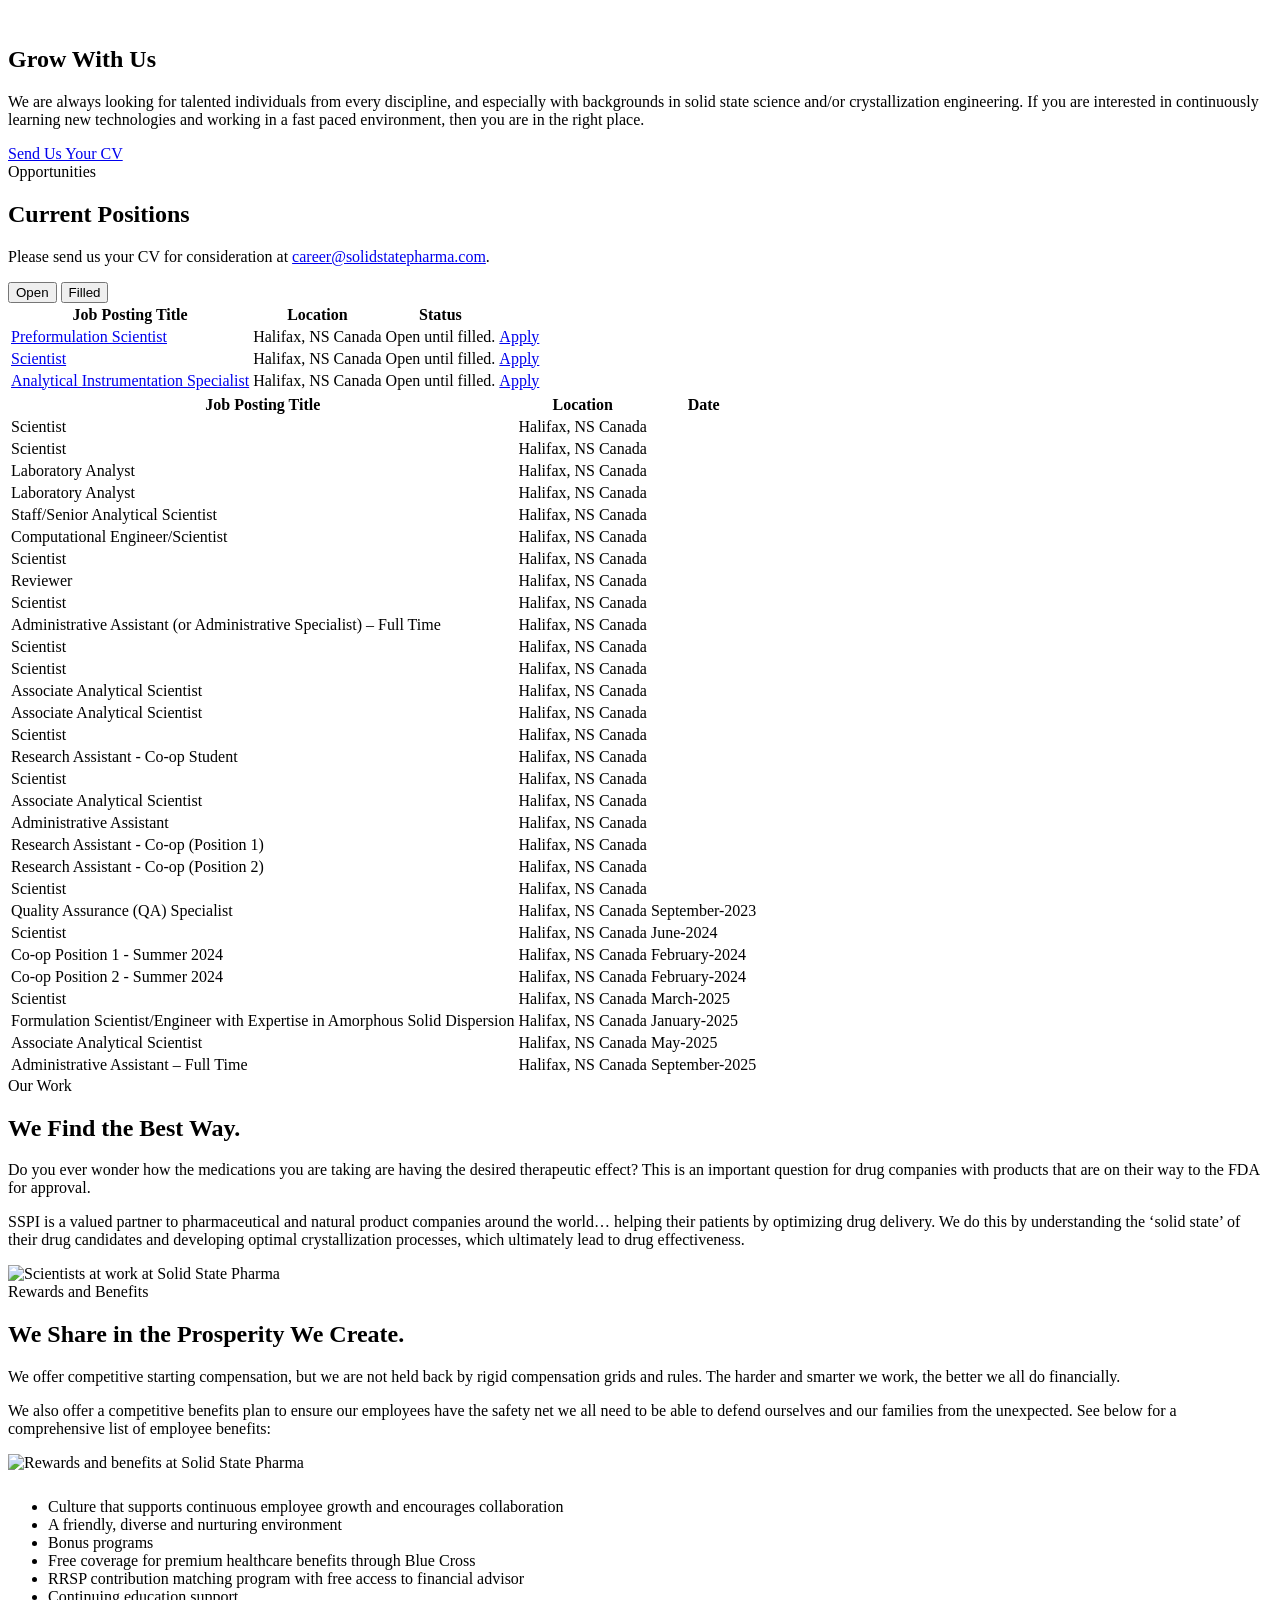
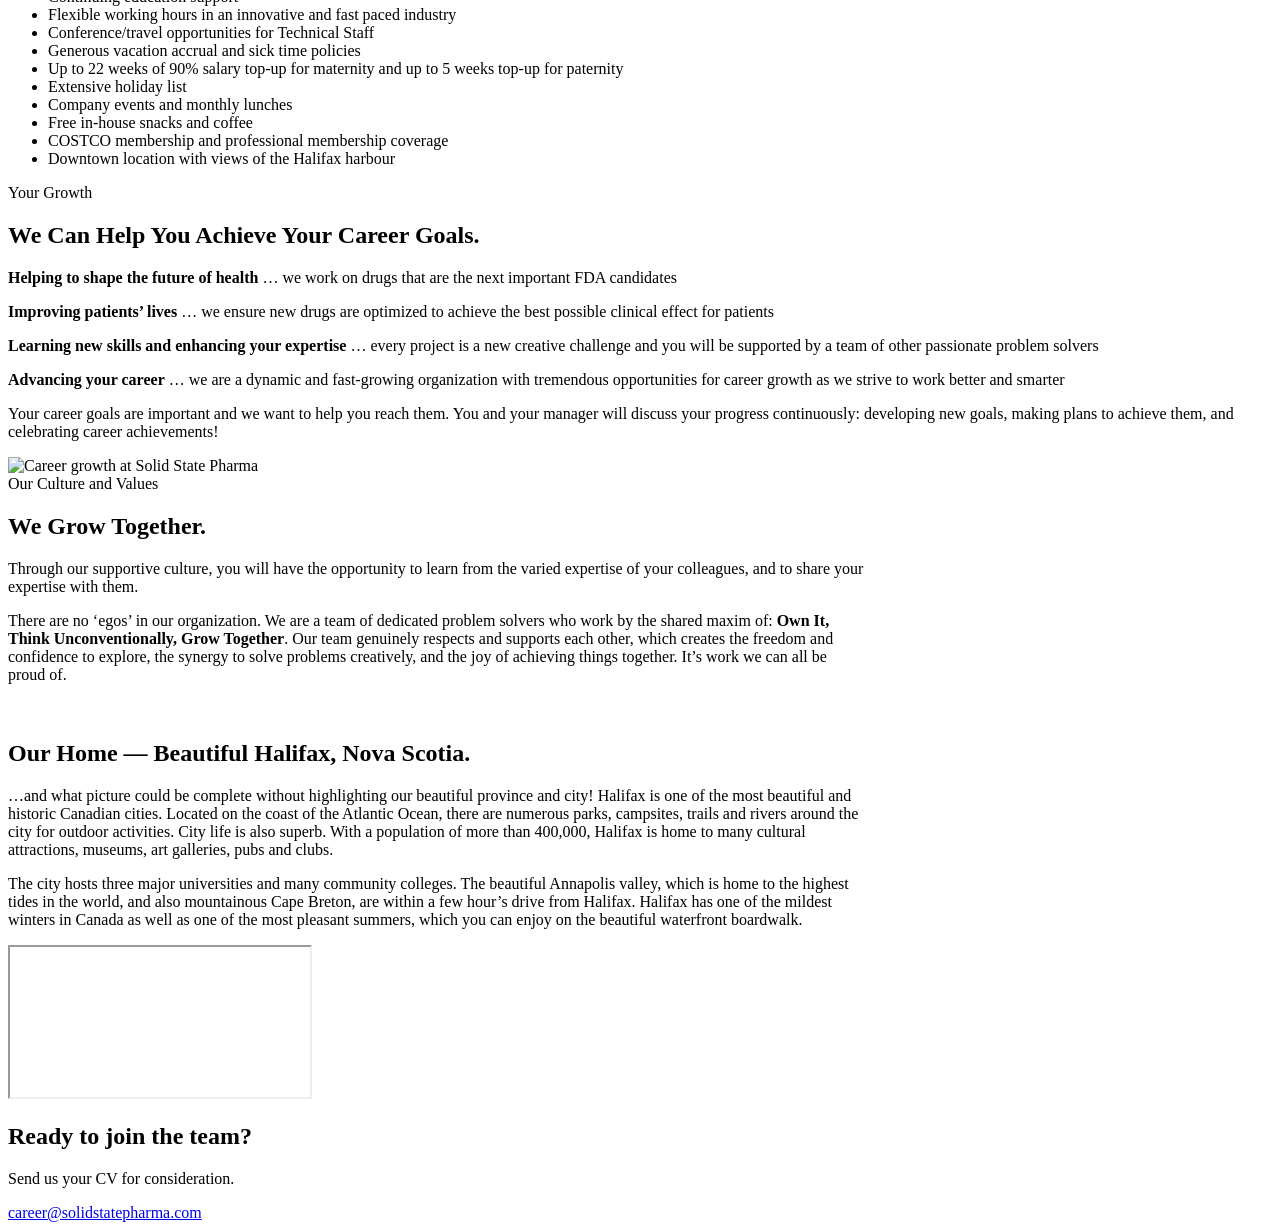
==== careers.html @ 81e6d274 "Add files via upload" ====
<!DOCTYPE html>
<html lang="en">
<head>
  <meta charset="UTF-8">
  <meta name="viewport" content="width=device-width, initial-scale=1.0">
  <title>Careers | Solid State Pharma</title>
  <meta name="description" content="Join Solid State Pharma in beautiful Halifax, Nova Scotia. We are always looking for talented individuals with backgrounds in solid state science and crystallization engineering.">
  <link rel="preconnect" href="https://fonts.googleapis.com">
  <link rel="preconnect" href="https://fonts.gstatic.com" crossorigin>
  <link href="https://fonts.googleapis.com/css2?family=Inter:wght@400;500;600;700;800&display=swap" rel="stylesheet">
  <link rel="stylesheet" href="css/style.css">
</head>
<body data-page="careers">

  <section class="page-hero">
    <div class="container">
      <span class="eyebrow" style="color:rgba(255,255,255,0.85);">Careers</span>
      <h1>Grow With Us</h1>
      <p>We are always looking for talented individuals from every discipline, and especially with backgrounds in solid state science and/or crystallization engineering. If you are interested in continuously learning new technologies and working in a fast paced environment, then you are in the right place.</p>
      <a href="mailto:career@solidstatepharma.com" class="btn btn-white" style="margin-top: 22px;">Send Us Your CV</a>
    </div>
  </section>

  <!-- Openings -->
  <section class="section" id="openings">
    <div class="container">
      <span class="eyebrow">Opportunities</span>
      <h2 class="section-title">Current <span class="accent">Positions</span></h2>
      <p style="color:var(--ink-soft); max-width:720px;">Please send us your CV for consideration at <a href="mailto:career@solidstatepharma.com">career@solidstatepharma.com</a>.</p>

      <div class="jobs-tabs">
        <div class="tab-buttons">
          <button class="active" data-tab="tab-open">Open</button>
          <button data-tab="tab-filled">Filled</button>
        </div>

        <!-- OPEN -->
        <div class="tab-panel active" id="tab-open">
          <table class="jobs-table">
            <thead>
              <tr><th>Job Posting Title</th><th>Location</th><th>Status</th><th></th></tr>
            </thead>
            <tbody>
              <tr>
                <td><a href="job.html?job=preformulation-scientist">Preformulation Scientist</a></td>
                <td>Halifax, NS Canada</td>
                <td>Open until filled.</td>
                <td><a class="apply-link" href="job.html?job=preformulation-scientist">Apply</a></td>
              </tr>
              <tr>
                <td><a href="job.html?job=scientist">Scientist</a></td>
                <td>Halifax, NS Canada</td>
                <td>Open until filled.</td>
                <td><a class="apply-link" href="job.html?job=scientist">Apply</a></td>
              </tr>
              <tr>
                <td><a href="job.html?job=analytical-instrumentation-specialist">Analytical Instrumentation Specialist</a></td>
                <td>Halifax, NS Canada</td>
                <td>Open until filled.</td>
                <td><a class="apply-link" href="job.html?job=analytical-instrumentation-specialist">Apply</a></td>
              </tr>
            </tbody>
          </table>
        </div>

        <!-- FILLED -->
        <div class="tab-panel" id="tab-filled">
          <table class="jobs-table">
            <thead>
              <tr><th>Job Posting Title</th><th>Location</th><th>Date</th></tr>
            </thead>
            <tbody>
              <tr><td>Scientist</td><td>Halifax, NS Canada</td><td></td></tr>
              <tr><td>Scientist</td><td>Halifax, NS Canada</td><td></td></tr>
              <tr><td>Laboratory Analyst</td><td>Halifax, NS Canada</td><td></td></tr>
              <tr><td>Laboratory Analyst</td><td>Halifax, NS Canada</td><td></td></tr>
              <tr><td>Staff/Senior Analytical Scientist</td><td>Halifax, NS Canada</td><td></td></tr>
              <tr><td>Computational Engineer/Scientist</td><td>Halifax, NS Canada</td><td></td></tr>
              <tr><td>Scientist</td><td>Halifax, NS Canada</td><td></td></tr>
              <tr><td>Reviewer</td><td>Halifax, NS Canada</td><td></td></tr>
              <tr><td>Scientist</td><td>Halifax, NS Canada</td><td></td></tr>
              <tr><td>Administrative Assistant (or Administrative Specialist) &ndash; Full Time</td><td>Halifax, NS Canada</td><td></td></tr>
              <tr><td>Scientist</td><td>Halifax, NS Canada</td><td></td></tr>
              <tr><td>Scientist</td><td>Halifax, NS Canada</td><td></td></tr>
              <tr><td>Associate Analytical Scientist</td><td>Halifax, NS Canada</td><td></td></tr>
              <tr><td>Associate Analytical Scientist</td><td>Halifax, NS Canada</td><td></td></tr>
              <tr><td>Scientist</td><td>Halifax, NS Canada</td><td></td></tr>
              <tr><td>Research Assistant - Co-op Student</td><td>Halifax, NS Canada</td><td></td></tr>
              <tr><td>Scientist</td><td>Halifax, NS Canada</td><td></td></tr>
              <tr><td>Associate Analytical Scientist</td><td>Halifax, NS Canada</td><td></td></tr>
              <tr><td>Administrative Assistant</td><td>Halifax, NS Canada</td><td></td></tr>
              <tr><td>Research Assistant - Co-op (Position 1)</td><td>Halifax, NS Canada</td><td></td></tr>
              <tr><td>Research Assistant - Co-op (Position 2)</td><td>Halifax, NS Canada</td><td></td></tr>
              <tr><td>Scientist</td><td>Halifax, NS Canada</td><td></td></tr>
              <tr><td>Quality Assurance (QA) Specialist</td><td>Halifax, NS Canada</td><td>September-2023</td></tr>
              <tr><td>Scientist</td><td>Halifax, NS Canada</td><td>June-2024</td></tr>
              <tr><td>Co-op Position 1 - Summer 2024</td><td>Halifax, NS Canada</td><td>February-2024</td></tr>
              <tr><td>Co-op Position 2 - Summer 2024</td><td>Halifax, NS Canada</td><td>February-2024</td></tr>
              <tr><td>Scientist</td><td>Halifax, NS Canada</td><td>March-2025</td></tr>
              <tr><td>Formulation Scientist/Engineer with Expertise in Amorphous Solid Dispersion</td><td>Halifax, NS Canada</td><td>January-2025</td></tr>
              <tr><td>Associate Analytical Scientist</td><td>Halifax, NS Canada</td><td>May-2025</td></tr>
              <tr><td>Administrative Assistant &ndash; Full Time</td><td>Halifax, NS Canada</td><td>September-2025</td></tr>
            </tbody>
          </table>
        </div>
      </div>
    </div>
  </section>

  <!-- We Find the Best Way -->
  <section class="section tinted">
    <div class="container split">
      <div class="split-body">
        <span class="eyebrow">Our Work</span>
        <h2 class="section-title">We Find the <span class="accent">Best Way.</span></h2>
        <p>Do you ever wonder how the medications you are taking are having the desired therapeutic effect? This is an important question for drug companies with products that are on their way to the FDA for approval.</p>
        <p>SSPI is a valued partner to pharmaceutical and natural product companies around the world&hellip; helping their patients by optimizing drug delivery. We do this by understanding the &lsquo;solid state&rsquo; of their drug candidates and developing optimal crystallization processes, which ultimately lead to drug effectiveness.</p>
      </div>
      <div class="split-media">
        <img src="images/we find the best way.jpg" alt="Scientists at work at Solid State Pharma">
      </div>
    </div>
  </section>

  <!-- Rewards and Benefits -->
  <section class="section">
    <div class="container">
      <div class="split reverse" style="margin-bottom: 26px;">
        <div class="split-body">
          <span class="eyebrow">Rewards and Benefits</span>
          <h2 class="section-title">We Share in the <span class="accent">Prosperity We Create.</span></h2>
          <p>We offer competitive starting compensation, but we are not held back by rigid compensation grids and rules. The harder and smarter we work, the better we all do financially.</p>
          <p>We also offer a competitive benefits plan to ensure our employees have the safety net we all need to be able to defend ourselves and our families from the unexpected. See below for a comprehensive list of employee benefits:</p>
        </div>
        <div class="split-media">
          <img src="images/rewards and benefits.jpg" alt="Rewards and benefits at Solid State Pharma">
        </div>
      </div>
      <ul class="benefits-list">
        <li>Culture that supports continuous employee growth and encourages collaboration</li>
        <li>A friendly, diverse and nurturing environment</li>
        <li>Bonus programs</li>
        <li>Free coverage for premium healthcare benefits through Blue Cross</li>
        <li>RRSP contribution matching program with free access to financial advisor</li>
        <li>Continuing education support</li>
        <li>Flexible working hours in an innovative and fast paced industry</li>
        <li>Conference/travel opportunities for Technical Staff</li>
        <li>Generous vacation accrual and sick time policies</li>
        <li>Up to 22 weeks of 90% salary top-up for maternity and up to 5 weeks top-up for paternity</li>
        <li>Extensive holiday list</li>
        <li>Company events and monthly lunches</li>
        <li>Free in-house snacks and coffee</li>
        <li>COSTCO membership and professional membership coverage</li>
        <li>Downtown location with views of the Halifax harbour</li>
      </ul>
    </div>
  </section>

  <!-- Career Goals -->
  <section class="section tinted">
    <div class="container split">
      <div class="split-body">
        <span class="eyebrow">Your Growth</span>
        <h2 class="section-title">We Can Help You Achieve Your <span class="accent">Career Goals.</span></h2>
        <p><strong>Helping to shape the future of health</strong> &hellip; we work on drugs that are the next important FDA candidates</p>
        <p><strong>Improving patients&rsquo; lives</strong> &hellip; we ensure new drugs are optimized to achieve the best possible clinical effect for patients</p>
        <p><strong>Learning new skills and enhancing your expertise</strong> &hellip; every project is a new creative challenge and you will be supported by a team of other passionate problem solvers</p>
        <p><strong>Advancing your career</strong> &hellip; we are a dynamic and fast-growing organization with tremendous opportunities for career growth as we strive to work better and smarter</p>
        <p>Your career goals are important and we want to help you reach them. You and your manager will discuss your progress continuously: developing new goals, making plans to achieve them, and celebrating career achievements!</p>
      </div>
      <div class="split-media">
        <img src="images/We Can Help You Achieve Your Career Goals..jpg" alt="Career growth at Solid State Pharma">
      </div>
    </div>
  </section>

  <!-- Culture and Values -->
  <section class="section">
    <div class="container">
      <span class="eyebrow">Our Culture and Values</span>
      <h2 class="section-title">We Grow <span class="accent">Together.</span></h2>
      <div style="max-width: 860px;">
        <p style="color:var(--ink-soft); margin-bottom:16px;">Through our supportive culture, you will have the opportunity to learn from the varied expertise of your colleagues, and to share your expertise with them.</p>
        <p style="color:var(--ink-soft); margin-bottom:16px;">There are no &lsquo;egos&rsquo; in our organization. We are a team of dedicated problem solvers who work by the shared maxim of: <strong>Own It, Think Unconventionally, Grow Together</strong>. Our team genuinely respects and supports each other, which creates the freedom and confidence to explore, the synergy to solve problems creatively, and the joy of achieving things together. It&rsquo;s work we can all be proud of.</p>
      </div>

      <h2 class="section-title" style="margin-top:56px;">Our Home &mdash; Beautiful <span class="accent">Halifax, Nova Scotia.</span></h2>
      <div style="max-width: 860px;">
        <p style="color:var(--ink-soft); margin-bottom:16px;">&hellip;and what picture could be complete without highlighting our beautiful province and city! Halifax is one of the most beautiful and historic Canadian cities. Located on the coast of the Atlantic Ocean, there are numerous parks, campsites, trails and rivers around the city for outdoor activities. City life is also superb. With a population of more than 400,000, Halifax is home to many cultural attractions, museums, art galleries, pubs and clubs.</p>
        <p style="color:var(--ink-soft);">The city hosts three major universities and many community colleges. The beautiful Annapolis valley, which is home to the highest tides in the world, and also mountainous Cape Breton, are within a few hour&rsquo;s drive from Halifax. Halifax has one of the mildest winters in Canada as well as one of the most pleasant summers, which you can enjoy on the beautiful waterfront boardwalk.</p>
      </div>

      <div class="video-wrap">
        <iframe src="https://www.youtube.com/embed/p-5c4VfTnNs" title="Solid State Pharma video" allow="accelerometer; autoplay; clipboard-write; encrypted-media; gyroscope; picture-in-picture; web-share" allowfullscreen></iframe>
      </div>
    </div>
  </section>

  <!-- CTA -->
  <section class="cta-band">
    <div class="container">
      <h2>Ready to join the team?</h2>
      <p>Send us your CV for consideration.</p>
      <a href="mailto:career@solidstatepharma.com" class="btn btn-white">career@solidstatepharma.com</a>
    </div>
  </section>

  <script src="js/main.js"></script>
</body>
</html>
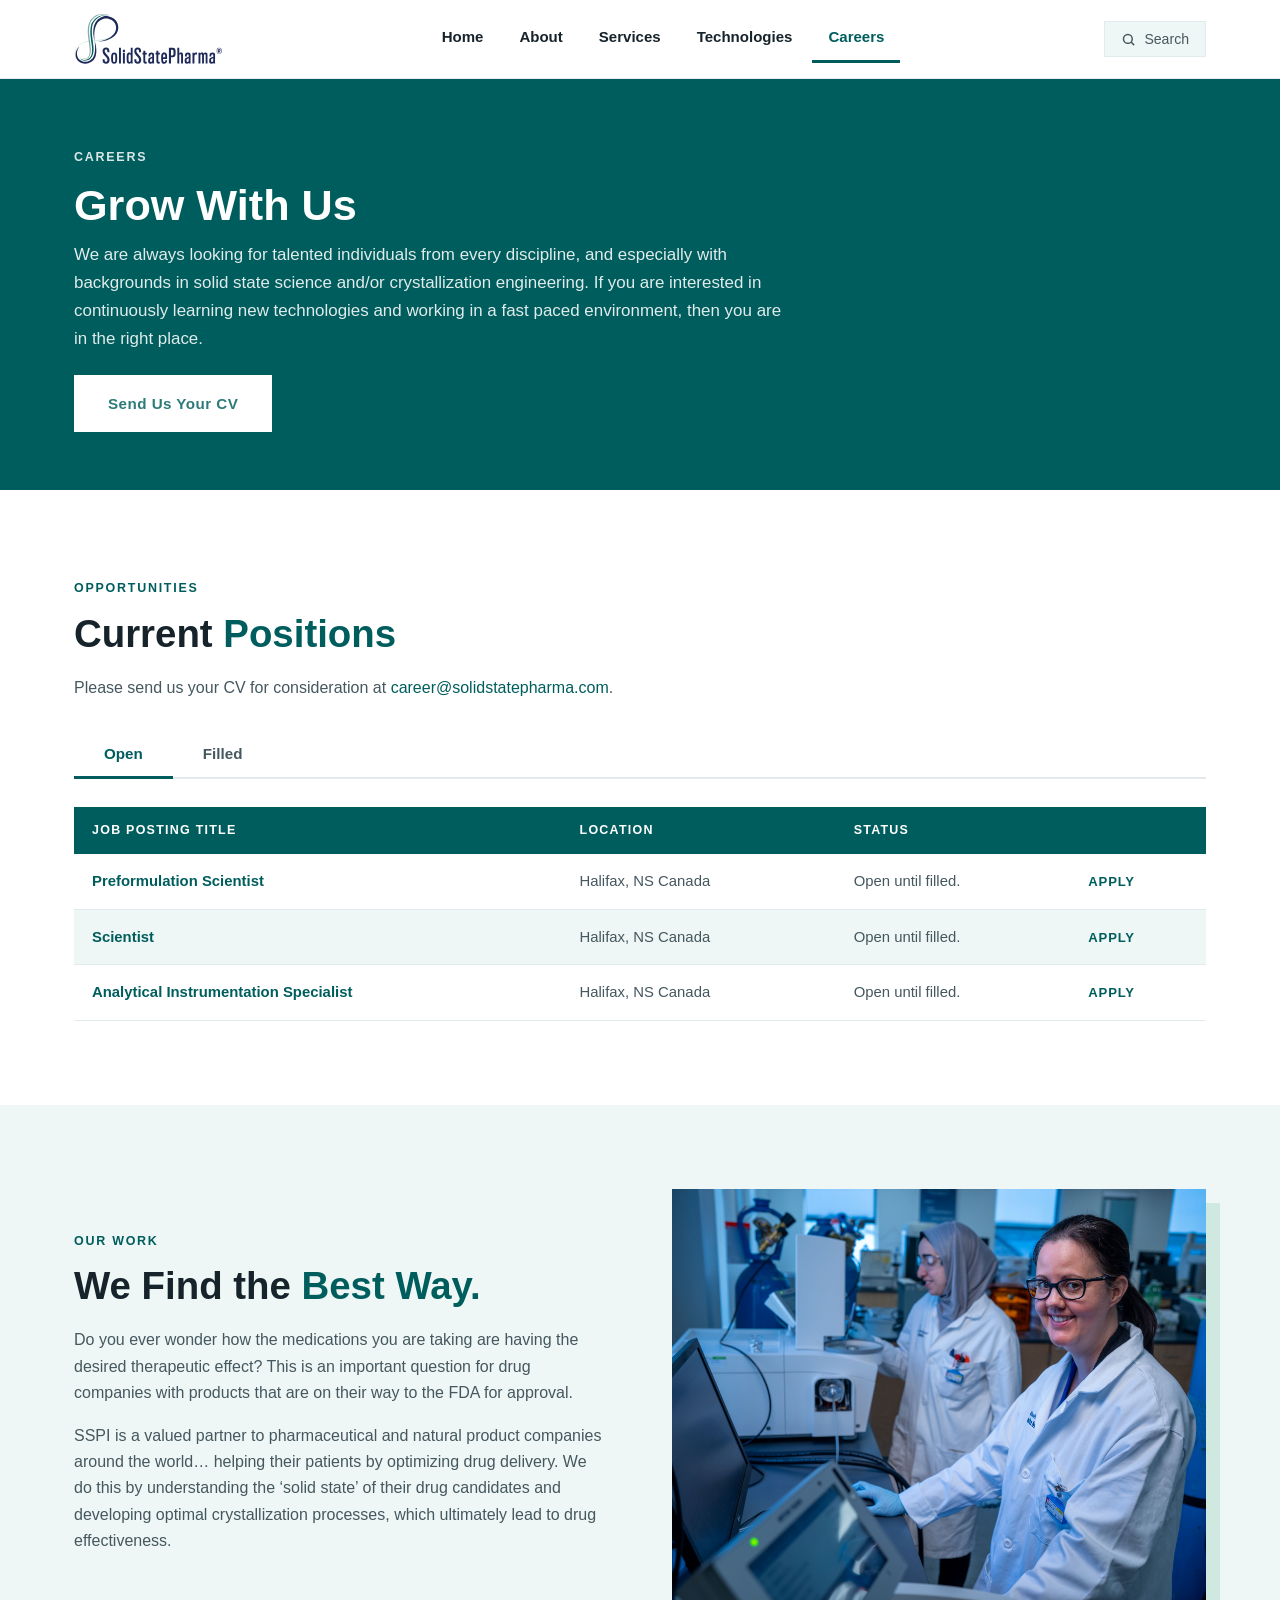
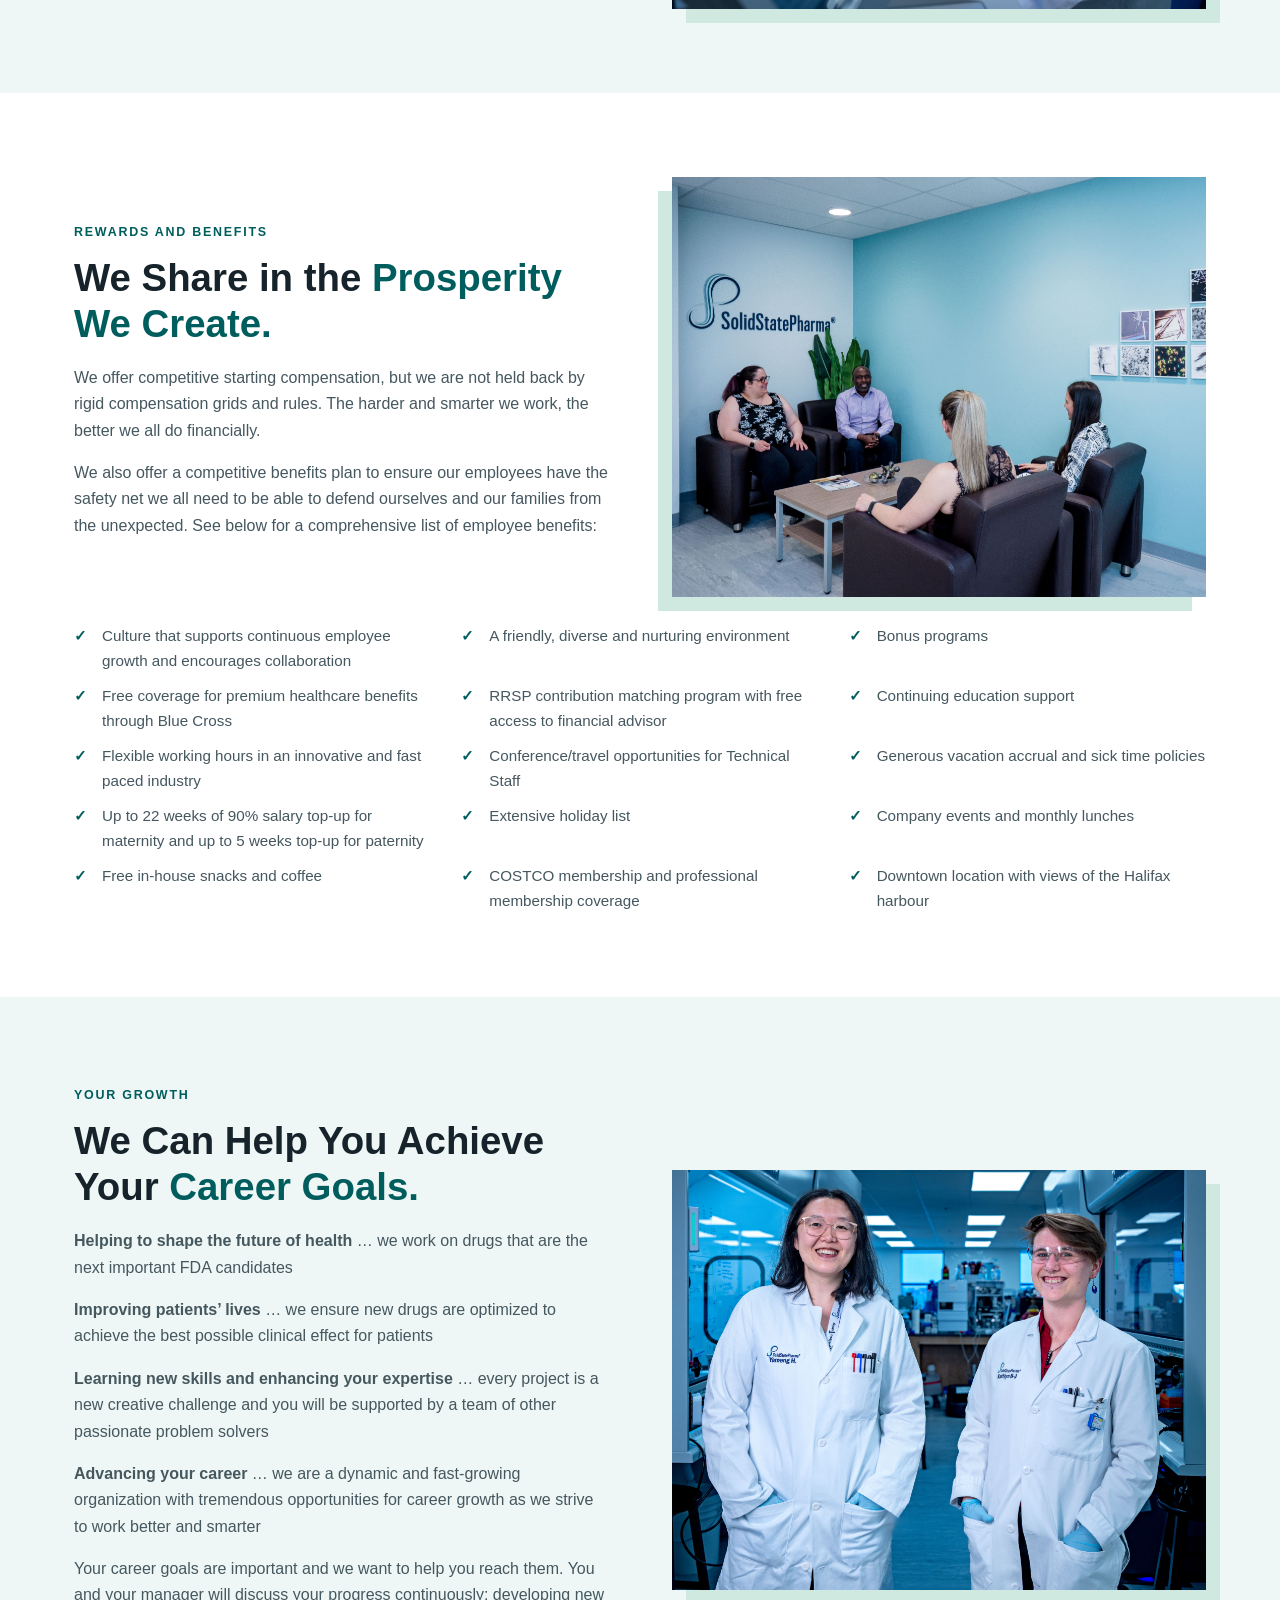
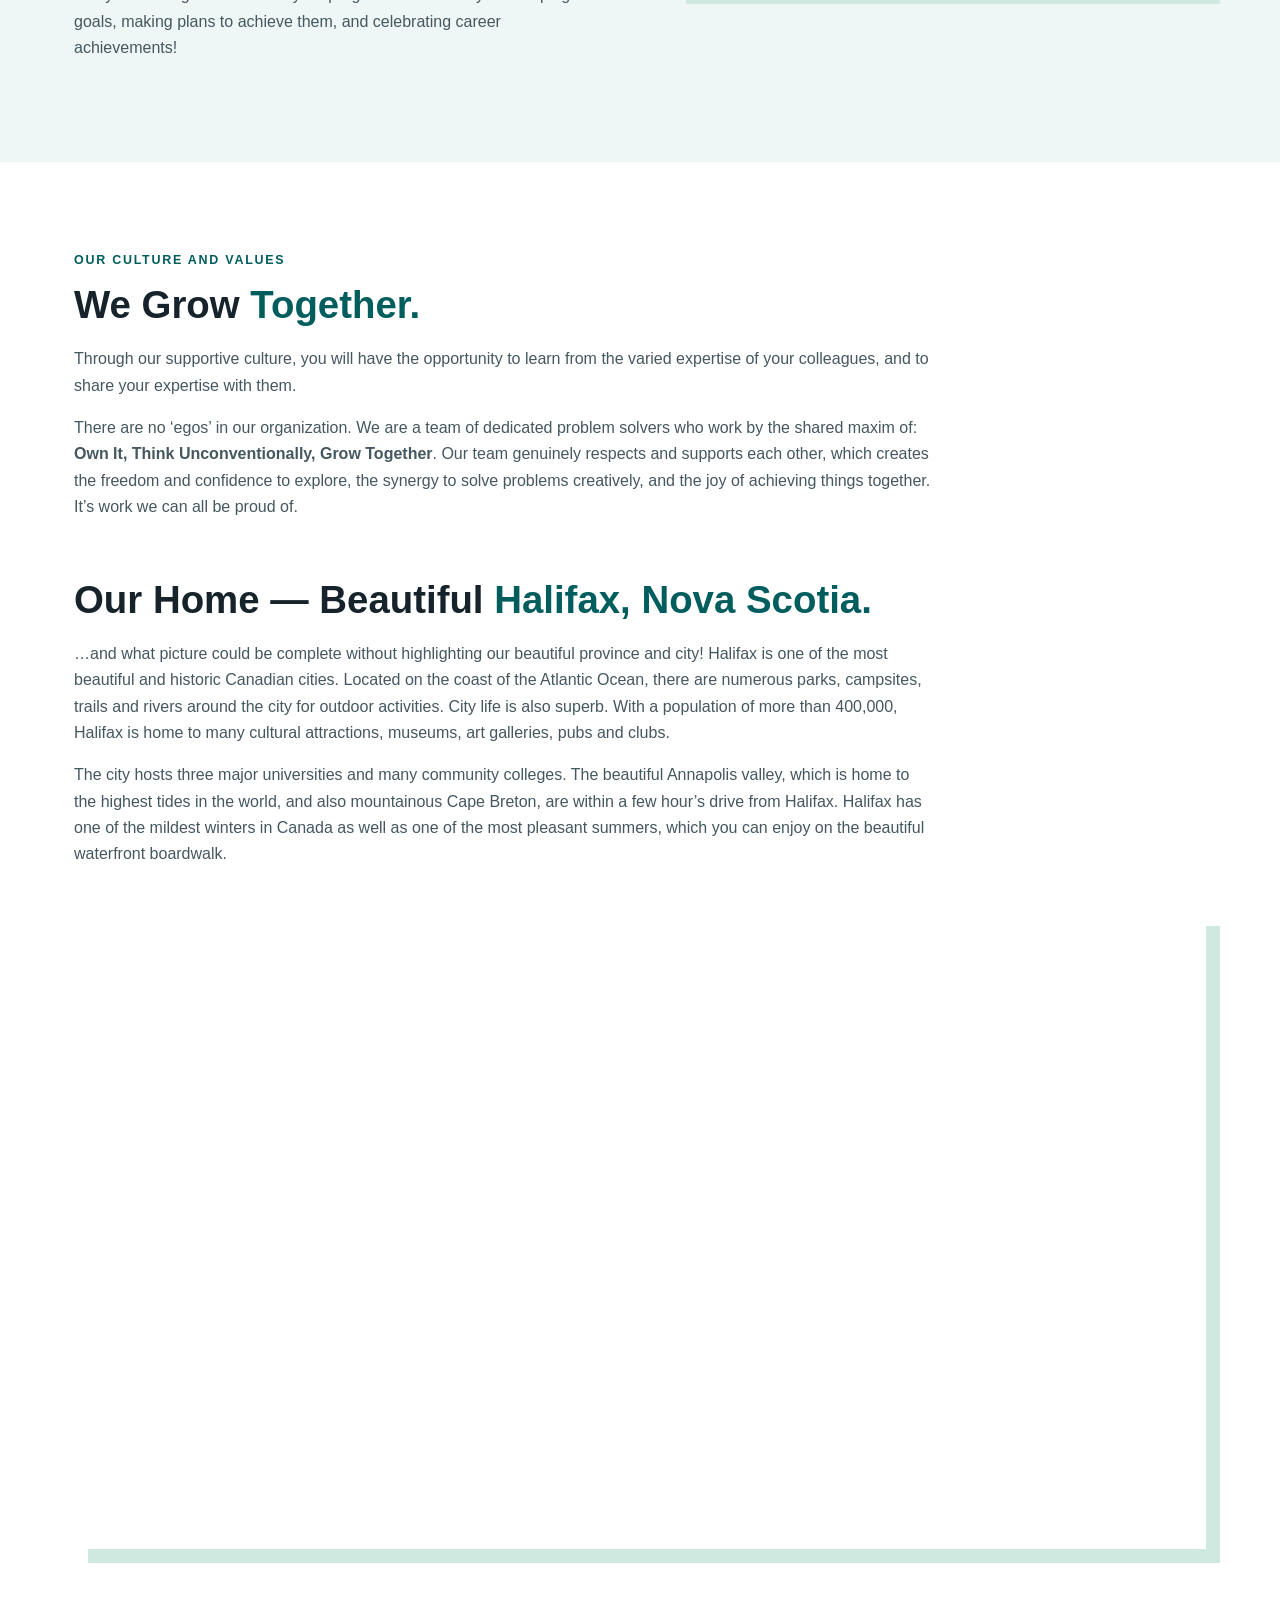
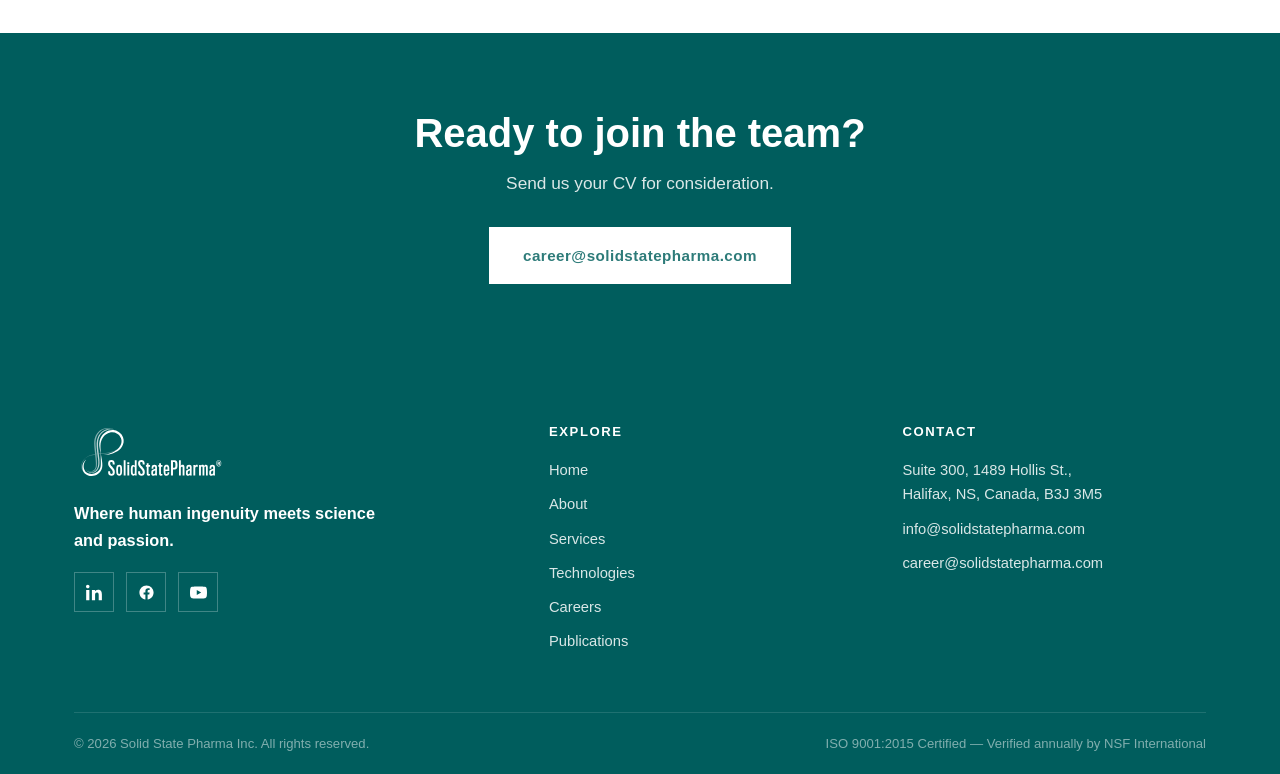
==== commit c4fe8fa3: "Fix formatting in careers.html" ====
--- a/careers.html
+++ b/careers.html
@@ -208,3 +208,4 @@
   <script src="js/main.js"></script>
 </body>
 </html>
+
--- a/css/style.css
+++ b/css/style.css
@@ -0,0 +1,861 @@
+/* ============================================
+   Solid State Pharma — Brochure Site Styles
+   Primary: #005d5d | Background: white | Sharp edges
+   ============================================ */
+
+:root {
+  --primary: #005d5d;
+  --primary-dark: #2d7b79;
+  --primary-darker: #2d7b79;
+  --ink: #16232b;
+  --ink-soft: #45575f;
+  --line: #e3eaee;
+  --tint: #eef7f5;
+  --tint-strong: #d0e9e0;
+  --white: #ffffff;
+  --max-w: 1180px;
+}
+
+* { margin: 0; padding: 0; box-sizing: border-box; }
+
+html { scroll-behavior: smooth; }
+
+body {
+  font-family: "Inter", -apple-system, BlinkMacSystemFont, "Segoe UI", Helvetica, Arial, sans-serif;
+  color: var(--ink);
+  background: var(--white);
+  line-height: 1.65;
+  -webkit-font-smoothing: antialiased;
+}
+
+img { max-width: 100%; display: block; }
+
+a { color: var(--primary); text-decoration: none; }
+a:hover { filter: brightness(0.85); }
+
+.container {
+  max-width: var(--max-w);
+  margin: 0 auto;
+  padding: 0 24px;
+}
+
+/* ------------ Typography ------------ */
+h1, h2, h3, h4 { line-height: 1.2; font-weight: 700; }
+
+.eyebrow {
+  display: inline-block;
+  font-size: 0.78rem;
+  font-weight: 700;
+  letter-spacing: 0.14em;
+  text-transform: uppercase;
+  color: var(--primary);
+  margin-bottom: 12px;
+}
+
+.section-title {
+  font-size: clamp(1.7rem, 3.2vw, 2.4rem);
+  margin-bottom: 18px;
+  color: var(--ink);
+}
+
+.section-title .accent { color: var(--primary); }
+
+.lead { font-size: 1.12rem; color: var(--ink-soft); }
+
+/* ------------ Buttons ------------ */
+.btn {
+  display: inline-block;
+  padding: 14px 32px;
+  font-size: 0.95rem;
+  font-weight: 600;
+  letter-spacing: 0.03em;
+  cursor: pointer;
+  border: 2px solid transparent;
+  transition: background 0.2s, color 0.2s, border-color 0.2s;
+  text-align: center;
+}
+
+.btn-primary { background: var(--primary); color: var(--white); }
+.btn-primary:hover { filter: brightness(0.88); color: var(--white); }
+
+.btn-outline { background: transparent; color: var(--primary); border-color: var(--primary); }
+.btn-outline:hover { background: var(--primary); color: var(--white); }
+
+.btn-white { background: var(--white); color: var(--primary-darker); }
+.btn-white:hover { background: var(--tint-strong); color: var(--primary-darker); }
+
+.btn-ghost-white { background: transparent; color: var(--white); border-color: var(--white); }
+.btn-ghost-white:hover { background: var(--white); color: var(--primary-darker); }
+
+.btn-sm { padding: 9px 20px; font-size: 0.85rem; }
+
+/* ------------ Header / Nav ------------ */
+.site-header {
+  position: sticky;
+  top: 0;
+  z-index: 900;
+  background: var(--white);
+  border-bottom: 1px solid var(--line);
+}
+
+.header-inner {
+  display: flex;
+  align-items: center;
+  justify-content: space-between;
+  height: 78px;
+  gap: 24px;
+}
+
+.brand img { height: 52px; width: auto; }
+
+.main-nav { display: flex; align-items: center; gap: 4px; }
+
+.main-nav > .nav-item { position: relative; }
+
+.main-nav a.nav-link {
+  display: block;
+  padding: 10px 16px;
+  font-size: 0.94rem;
+  font-weight: 600;
+  color: var(--ink);
+  border-bottom: 3px solid transparent;
+}
+
+.main-nav a.nav-link:hover { color: var(--primary); }
+.main-nav a.nav-link.active { color: var(--primary); border-bottom-color: var(--primary); }
+
+/* Dropdown */
+.dropdown-menu {
+  position: absolute;
+  top: 100%;
+  left: 0;
+  min-width: 230px;
+  background: var(--white);
+  border: 1px solid var(--line);
+  border-top: 3px solid var(--primary);
+  box-shadow: 0 14px 30px rgba(22, 35, 43, 0.12);
+  opacity: 0;
+  visibility: hidden;
+  transform: translateY(8px);
+  transition: opacity 0.18s, transform 0.18s, visibility 0.18s;
+}
+
+.nav-item:hover .dropdown-menu,
+.nav-item:focus-within .dropdown-menu {
+  opacity: 1;
+  visibility: visible;
+  transform: translateY(0);
+}
+
+.dropdown-menu a {
+  display: block;
+  padding: 12px 18px;
+  font-size: 0.9rem;
+  font-weight: 500;
+  color: var(--ink);
+  border-bottom: 1px solid var(--line);
+}
+.dropdown-menu a:last-child { border-bottom: none; }
+.dropdown-menu a:hover { background: var(--tint); color: var(--primary); }
+
+/* Search button */
+.search-btn {
+  display: flex;
+  align-items: center;
+  gap: 8px;
+  background: var(--tint);
+  border: 1px solid var(--line);
+  color: var(--ink-soft);
+  font-size: 0.88rem;
+  padding: 9px 16px;
+  cursor: pointer;
+  transition: border-color 0.2s, color 0.2s;
+  font-family: inherit;
+}
+.search-btn:hover { border-color: var(--primary); color: var(--primary); }
+.search-btn svg { width: 15px; height: 15px; }
+
+/* Mobile nav toggle */
+.nav-toggle {
+  display: none;
+  background: none;
+  border: none;
+  cursor: pointer;
+  padding: 8px;
+}
+.nav-toggle span {
+  display: block;
+  width: 24px;
+  height: 2px;
+  background: var(--ink);
+  margin: 5px 0;
+  transition: transform 0.2s, opacity 0.2s;
+}
+
+/* ------------ Search Overlay ------------ */
+.search-overlay {
+  position: fixed;
+  inset: 0;
+  z-index: 1000;
+  background: rgba(15, 28, 36, 0.72);
+  backdrop-filter: blur(3px);
+  display: none;
+  padding: 10vh 24px 40px;
+}
+.search-overlay.open { display: block; }
+
+.search-panel {
+  max-width: 640px;
+  margin: 0 auto;
+  background: var(--white);
+  border-top: 4px solid var(--primary);
+  box-shadow: 0 30px 60px rgba(0, 0, 0, 0.3);
+}
+
+.search-input-wrap {
+  display: flex;
+  align-items: center;
+  gap: 12px;
+  padding: 20px 22px;
+  border-bottom: 1px solid var(--line);
+}
+.search-input-wrap svg { width: 20px; height: 20px; color: var(--primary); flex-shrink: 0; }
+
+#site-search-input {
+  flex: 1;
+  border: none;
+  outline: none;
+  font-size: 1.1rem;
+  font-family: inherit;
+  color: var(--ink);
+}
+
+.search-close {
+  background: none;
+  border: 1px solid var(--line);
+  color: var(--ink-soft);
+  font-size: 0.75rem;
+  padding: 4px 10px;
+  cursor: pointer;
+  font-family: inherit;
+}
+.search-close:hover { border-color: var(--primary); color: var(--primary); }
+
+.search-results { max-height: 55vh; overflow-y: auto; }
+
+.search-results .result {
+  display: block;
+  padding: 14px 22px;
+  border-bottom: 1px solid var(--line);
+}
+.search-results .result:hover { background: var(--tint); }
+.search-results .result .r-title { font-weight: 600; color: var(--ink); font-size: 0.97rem; }
+.search-results .result .r-page {
+  font-size: 0.72rem;
+  font-weight: 700;
+  text-transform: uppercase;
+  letter-spacing: 0.1em;
+  color: var(--primary);
+}
+.search-results .result .r-snippet { font-size: 0.85rem; color: var(--ink-soft); margin-top: 2px; }
+
+.search-empty { padding: 26px 22px; color: var(--ink-soft); font-size: 0.95rem; }
+
+/* ------------ Hero ------------ */
+.hero {
+  position: relative;
+  min-height: 560px;
+  display: flex;
+  align-items: center;
+  background-size: cover;
+  background-position: center;
+  color: var(--white);
+}
+
+.hero::before {
+  content: "";
+  position: absolute;
+  inset: 0;
+  z-index: 1;
+  background: linear-gradient(100deg, rgba(0, 93, 93, 0.88) 20%, rgba(0, 93, 93, 0.5) 100%);
+}
+
+.hero-video {
+  position: absolute;
+  inset: 0;
+  z-index: 0;
+  width: 100%;
+  height: 100%;
+  object-fit: cover;
+}
+
+.hero-content { position: relative; z-index: 2; max-width: 760px; padding: 90px 0; }
+
+.hero h1 {
+  font-size: clamp(2.1rem, 4.6vw, 3.4rem);
+  font-weight: 800;
+  margin-bottom: 22px;
+  letter-spacing: -0.01em;
+}
+
+.hero p { font-size: 1.15rem; margin-bottom: 34px; color: rgba(255, 255, 255, 0.88); max-width: 560px; }
+
+/* Light hero variant — for bright imagery with clear space on the left */
+.hero.hero-light { color: var(--ink); }
+.hero.hero-light::before {
+  background: linear-gradient(90deg, rgba(255, 255, 255, 0.55) 0%, rgba(255, 255, 255, 0.18) 45%, rgba(255, 255, 255, 0) 70%);
+}
+.hero.hero-light .hero-content { max-width: 620px; }
+.hero.hero-light h1 { color: var(--ink); }
+.hero.hero-light p { color: var(--ink-soft); }
+
+.hero-bar {
+  position: absolute;
+  bottom: 0;
+  left: 0;
+  z-index: 2;
+  width: 100%;
+  height: 6px;
+  background: var(--primary);
+}
+
+/* Page hero (interior pages) */
+.page-hero {
+  background: var(--primary);
+  color: var(--white);
+  padding: 64px 0 58px;
+}
+.page-hero h1 { font-size: clamp(1.9rem, 3.6vw, 2.7rem); margin-bottom: 10px; }
+.page-hero p { max-width: 720px; color: rgba(255, 255, 255, 0.88); font-size: 1.06rem; }
+
+/* Breadcrumb-ish sub nav for About section */
+.subnav {
+  background: var(--white);
+  border-bottom: 1px solid var(--line);
+}
+.subnav-inner { display: flex; gap: 4px; overflow-x: auto; }
+.subnav a {
+  padding: 15px 20px;
+  font-size: 0.88rem;
+  font-weight: 600;
+  color: var(--ink-soft);
+  border-bottom: 3px solid transparent;
+  white-space: nowrap;
+}
+.subnav a:hover { color: var(--primary); }
+.subnav a.active { color: var(--primary); border-bottom-color: var(--primary); }
+
+/* ------------ Sections ------------ */
+.section { padding: 84px 0; }
+.section.tinted { background: var(--tint); }
+.section.dark {
+  background: var(--primary);
+  color: var(--white);
+}
+.section.dark .section-title { color: var(--white); }
+.section.dark p { color: rgba(255, 255, 255, 0.88); }
+
+.split {
+  display: grid;
+  grid-template-columns: 1fr 1fr;
+  gap: 64px;
+  align-items: center;
+}
+.split.reverse .split-media { order: 2; }
+
+.split-media {
+  position: relative;
+}
+.split-media img {
+  width: 100%;
+  height: 420px;
+  object-fit: cover;
+  box-shadow: 14px 14px 0 var(--tint-strong);
+}
+.split.reverse .split-media img { box-shadow: -14px 14px 0 var(--tint-strong); }
+
+.split-body p { margin-bottom: 16px; color: var(--ink-soft); }
+
+/* Mission cards */
+.card-grid {
+  display: grid;
+  grid-template-columns: repeat(auto-fit, minmax(240px, 1fr));
+  gap: 22px;
+  margin-top: 40px;
+}
+
+.info-card {
+  background: var(--white);
+  border: 1px solid var(--line);
+  border-top: 4px solid var(--primary);
+  padding: 30px 26px;
+}
+.info-card .num {
+  font-size: 2rem;
+  font-weight: 800;
+  color: var(--tint-strong);
+  -webkit-text-stroke: 1.5px var(--primary);
+  line-height: 1;
+  margin-bottom: 14px;
+}
+.info-card h3 { font-size: 1.08rem; margin-bottom: 8px; }
+.info-card p { font-size: 0.93rem; color: var(--ink-soft); }
+
+/* Testimonials */
+.testimonial-grid {
+  display: grid;
+  grid-template-columns: repeat(auto-fit, minmax(300px, 1fr));
+  gap: 24px;
+  margin-top: 40px;
+}
+
+.testimonial {
+  background: var(--white);
+  border: 1px solid var(--line);
+  padding: 34px 30px;
+  position: relative;
+}
+.testimonial::before {
+  content: "\201C";
+  position: absolute;
+  top: 10px;
+  left: 22px;
+  font-size: 4.4rem;
+  font-family: Georgia, serif;
+  color: var(--tint-strong);
+  line-height: 1;
+}
+.testimonial p { position: relative; font-size: 0.96rem; color: var(--ink-soft); margin-bottom: 20px; }
+.testimonial .who { font-weight: 700; font-size: 0.9rem; color: var(--ink); }
+.testimonial .role { font-size: 0.82rem; color: var(--primary); font-weight: 600; }
+
+/* CTA band */
+.cta-band {
+  background: var(--primary);
+  color: var(--white);
+  padding: 76px 0;
+  text-align: center;
+}
+.cta-band h2 { font-size: clamp(1.7rem, 3.4vw, 2.5rem); margin-bottom: 12px; }
+.cta-band p { font-size: 1.08rem; margin-bottom: 30px; color: rgba(255, 255, 255, 0.86); }
+
+/* ------------ Services page ------------ */
+.services-layout {
+  display: grid;
+  grid-template-columns: 280px 1fr;
+  gap: 56px;
+  align-items: start;
+  padding: 70px 0;
+}
+
+.services-sidebar {
+  position: sticky;
+  top: 102px;
+  border: 1px solid var(--line);
+}
+.services-sidebar .side-title {
+  background: var(--primary);
+  color: var(--white);
+  font-size: 0.82rem;
+  font-weight: 700;
+  text-transform: uppercase;
+  letter-spacing: 0.12em;
+  padding: 14px 18px;
+}
+.services-sidebar a {
+  display: block;
+  padding: 11px 18px;
+  font-size: 0.88rem;
+  font-weight: 500;
+  color: var(--ink-soft);
+  border-bottom: 1px solid var(--line);
+  border-left: 3px solid transparent;
+}
+.services-sidebar a:last-child { border-bottom: none; }
+.services-sidebar a:hover { color: var(--primary); background: var(--tint); }
+.services-sidebar a.active {
+  color: var(--primary);
+  border-left-color: var(--primary);
+  background: var(--tint);
+  font-weight: 600;
+}
+
+.service-block { padding-bottom: 58px; margin-bottom: 58px; border-bottom: 1px solid var(--line); scroll-margin-top: 100px; }
+.service-block:last-child { border-bottom: none; margin-bottom: 0; padding-bottom: 0; }
+
+.service-block h2 { font-size: 1.65rem; margin-bottom: 18px; padding-left: 16px; border-left: 5px solid var(--primary); }
+.service-block h3 { font-size: 1.08rem; color: var(--primary-dark); margin: 22px 0 8px; }
+.service-block p { color: var(--ink-soft); margin-bottom: 14px; }
+.service-block img {
+  width: 100%;
+  height: 300px;
+  object-fit: cover;
+  margin-bottom: 24px;
+}
+.service-block .coming-soon {
+  background: var(--tint);
+  border: 1px dashed var(--line);
+  padding: 22px 24px;
+  font-size: 0.93rem;
+  color: var(--ink-soft);
+}
+
+/* ------------ Technologies ------------ */
+.tech-grid {
+  display: grid;
+  grid-template-columns: repeat(auto-fill, minmax(320px, 1fr));
+  gap: 28px;
+  margin-top: 44px;
+}
+
+.tech-card {
+  border: 1px solid var(--line);
+  background: var(--white);
+  display: flex;
+  flex-direction: column;
+  transition: box-shadow 0.2s, transform 0.2s;
+}
+.tech-card:hover { box-shadow: 0 18px 36px rgba(22, 35, 43, 0.12); transform: translateY(-3px); }
+.tech-card img { width: 100%; height: 230px; object-fit: cover; }
+.tech-card .tech-body { padding: 26px 24px 28px; display: flex; flex-direction: column; flex: 1; }
+.tech-card h3 { font-size: 1.15rem; margin-bottom: 10px; }
+.tech-card p { font-size: 0.92rem; color: var(--ink-soft); flex: 1; margin-bottom: 20px; }
+.tech-card .read-more {
+  font-size: 0.85rem;
+  font-weight: 700;
+  text-transform: uppercase;
+  letter-spacing: 0.08em;
+  color: var(--primary);
+}
+.tech-card .read-more::after { content: " \2192"; }
+
+/* Tech detail */
+.tech-detail-hero img {
+  width: 100%;
+  height: 440px;
+  object-fit: cover;
+}
+.tech-detail-body { max-width: 820px; }
+.tech-detail-body p { color: var(--ink-soft); margin-bottom: 16px; }
+.tech-detail-body ul { margin: 0 0 16px 22px; color: var(--ink-soft); }
+.tech-detail-body li { margin-bottom: 6px; }
+
+/* ------------ Publications ------------ */
+.toggle-group { margin-top: 36px; }
+
+.pub-toggle {
+  border: 1px solid var(--line);
+  margin-bottom: 14px;
+  background: var(--white);
+}
+
+.pub-toggle-header {
+  width: 100%;
+  display: flex;
+  justify-content: space-between;
+  align-items: center;
+  background: var(--white);
+  border: none;
+  padding: 20px 24px;
+  font-size: 1.08rem;
+  font-weight: 700;
+  color: var(--ink);
+  cursor: pointer;
+  font-family: inherit;
+  text-align: left;
+  border-left: 4px solid var(--primary);
+}
+.pub-toggle-header:hover { background: var(--tint); }
+.pub-toggle-header .chev {
+  font-size: 1.3rem;
+  color: var(--primary);
+  transition: transform 0.25s;
+  line-height: 1;
+}
+.pub-toggle.open .pub-toggle-header .chev { transform: rotate(180deg); }
+
+.pub-toggle-body { display: none; padding: 6px 28px 30px; border-top: 1px solid var(--line); }
+.pub-toggle.open .pub-toggle-body { display: block; }
+
+.pub-toggle-body h4 {
+  font-size: 0.85rem;
+  text-transform: uppercase;
+  letter-spacing: 0.1em;
+  color: var(--primary);
+  margin: 26px 0 12px;
+}
+.pub-toggle-body ol { margin-left: 22px; }
+.pub-toggle-body li { font-size: 0.92rem; color: var(--ink-soft); margin-bottom: 12px; }
+.pub-toggle-body li a { word-break: break-all; }
+
+/* Download form */
+.download-box {
+  background: var(--tint);
+  border: 1px solid var(--line);
+  border-top: 4px solid var(--primary);
+  padding: 40px 36px;
+  margin-top: 50px;
+}
+.download-box h2 { font-size: 1.4rem; margin-bottom: 10px; }
+.download-box p { color: var(--ink-soft); margin-bottom: 22px; }
+
+.download-list { list-style: none; margin-bottom: 26px; }
+.download-list li {
+  display: flex;
+  align-items: center;
+  gap: 10px;
+  padding: 10px 0;
+  border-bottom: 1px solid var(--line);
+  font-size: 0.95rem;
+  font-weight: 500;
+}
+.download-list li::before { content: "\2913"; color: var(--primary); font-weight: 700; }
+
+.email-form { display: flex; gap: 12px; flex-wrap: wrap; }
+.email-form input {
+  flex: 1;
+  min-width: 240px;
+  padding: 13px 16px;
+  border: 1px solid var(--line);
+  font-size: 0.95rem;
+  font-family: inherit;
+  outline: none;
+}
+.email-form input:focus { border-color: var(--primary); }
+.form-note { font-size: 0.85rem; color: var(--primary-dark); margin-top: 12px; font-weight: 600; display: none; }
+.form-note.show { display: block; }
+
+/* ------------ News ------------ */
+.news-list { margin-top: 40px; display: grid; gap: 20px; }
+.news-item {
+  border: 1px solid var(--line);
+  border-left: 4px solid var(--primary);
+  padding: 28px 30px;
+  background: var(--white);
+}
+.news-item .date {
+  font-size: 0.78rem;
+  font-weight: 700;
+  text-transform: uppercase;
+  letter-spacing: 0.1em;
+  color: var(--primary);
+}
+.news-item h3 { font-size: 1.15rem; margin: 8px 0 10px; }
+.news-item p { font-size: 0.94rem; color: var(--ink-soft); }
+
+/* ------------ Careers ------------ */
+.jobs-tabs { margin-top: 30px; }
+
+.tab-buttons { display: flex; border-bottom: 2px solid var(--line); }
+.tab-buttons button {
+  background: none;
+  border: none;
+  padding: 14px 30px;
+  font-size: 0.95rem;
+  font-weight: 700;
+  color: var(--ink-soft);
+  cursor: pointer;
+  font-family: inherit;
+  border-bottom: 3px solid transparent;
+  margin-bottom: -2px;
+}
+.tab-buttons button.active { color: var(--primary); border-bottom-color: var(--primary); }
+.tab-buttons button:hover { color: var(--primary); }
+
+.tab-panel { display: none; padding-top: 28px; }
+.tab-panel.active { display: block; }
+
+.jobs-table { width: 100%; border-collapse: collapse; }
+.jobs-table th {
+  text-align: left;
+  font-size: 0.78rem;
+  text-transform: uppercase;
+  letter-spacing: 0.1em;
+  color: var(--white);
+  background: var(--primary);
+  padding: 13px 18px;
+}
+.jobs-table td {
+  padding: 15px 18px;
+  border-bottom: 1px solid var(--line);
+  font-size: 0.93rem;
+  color: var(--ink-soft);
+}
+.jobs-table tr:nth-child(even) td { background: var(--tint); }
+.jobs-table td:first-child { font-weight: 600; color: var(--ink); }
+.jobs-table .apply-link {
+  font-weight: 700;
+  font-size: 0.82rem;
+  text-transform: uppercase;
+  letter-spacing: 0.06em;
+}
+
+.benefits-list {
+  list-style: none;
+  display: grid;
+  grid-template-columns: repeat(auto-fit, minmax(320px, 1fr));
+  gap: 10px 30px;
+  margin-top: 26px;
+}
+.benefits-list li {
+  padding-left: 28px;
+  position: relative;
+  font-size: 0.95rem;
+  color: var(--ink-soft);
+}
+.benefits-list li::before {
+  content: "\2713";
+  position: absolute;
+  left: 0;
+  color: var(--primary);
+  font-weight: 700;
+}
+
+.video-wrap {
+  position: relative;
+  padding-bottom: 56.25%;
+  height: 0;
+  margin-top: 44px;
+  box-shadow: 14px 14px 0 var(--tint-strong);
+}
+.video-wrap iframe {
+  position: absolute;
+  inset: 0;
+  width: 100%;
+  height: 100%;
+  border: none;
+}
+
+/* Job detail */
+.job-meta {
+  display: flex;
+  flex-wrap: wrap;
+  gap: 14px;
+  margin: 20px 0 34px;
+}
+.job-meta span {
+  background: var(--tint);
+  border: 1px solid var(--line);
+  padding: 7px 16px;
+  font-size: 0.85rem;
+  font-weight: 600;
+  color: var(--ink-soft);
+}
+.job-body h2 { font-size: 1.25rem; margin: 34px 0 12px; padding-left: 14px; border-left: 4px solid var(--primary); }
+.job-body p { color: var(--ink-soft); margin-bottom: 14px; }
+.job-body ul { margin: 0 0 16px 22px; color: var(--ink-soft); }
+.job-body li { margin-bottom: 7px; }
+
+/* ------------ Footer ------------ */
+.site-footer {
+  background: var(--primary);
+  color: rgba(255, 255, 255, 0.85);
+  padding: 64px 0 0;
+  margin-top: 0;
+}
+
+.footer-grid {
+  display: grid;
+  grid-template-columns: 1.4fr 1fr 1fr;
+  gap: 50px;
+  padding-bottom: 48px;
+}
+
+.site-footer img.footer-logo { height: 56px; width: auto; margin-bottom: 20px; }
+
+.site-footer .tagline {
+  font-size: 1.02rem;
+  color: var(--white);
+  font-weight: 600;
+  margin-bottom: 8px;
+  max-width: 320px;
+}
+
+.site-footer h4 {
+  color: var(--white);
+  font-size: 0.82rem;
+  text-transform: uppercase;
+  letter-spacing: 0.12em;
+  margin-bottom: 18px;
+}
+
+.site-footer ul { list-style: none; }
+.site-footer li { margin-bottom: 10px; font-size: 0.92rem; }
+.site-footer a { color: rgba(255, 255, 255, 0.85); }
+.site-footer a:hover { color: var(--white); text-decoration: underline; }
+
+.footer-social { display: flex; gap: 12px; margin-top: 18px; }
+.footer-social a {
+  display: flex;
+  align-items: center;
+  justify-content: center;
+  width: 40px;
+  height: 40px;
+  border: 1px solid rgba(255, 255, 255, 0.25);
+  color: var(--white);
+  transition: background 0.2s, border-color 0.2s;
+}
+.footer-social a:hover { background: var(--white); border-color: var(--white); color: var(--primary); }
+.footer-social svg { width: 17px; height: 17px; fill: currentColor; }
+
+.footer-bottom {
+  border-top: 1px solid rgba(255, 255, 255, 0.12);
+  padding: 20px 0;
+  font-size: 0.82rem;
+  color: rgba(255, 255, 255, 0.5);
+  display: flex;
+  justify-content: space-between;
+  flex-wrap: wrap;
+  gap: 8px;
+}
+
+/* ------------ Responsive ------------ */
+@media (max-width: 960px) {
+  .split, .split.reverse { grid-template-columns: 1fr; gap: 36px; }
+  .split.reverse .split-media { order: 0; }
+  .split-media img { height: 320px; }
+
+  .services-layout { grid-template-columns: 1fr; }
+  .services-sidebar { position: static; margin-bottom: 10px; }
+
+  .footer-grid { grid-template-columns: 1fr 1fr; }
+
+  .main-nav {
+    display: none;
+    position: absolute;
+    top: 78px;
+    left: 0;
+    right: 0;
+    background: var(--white);
+    flex-direction: column;
+    align-items: stretch;
+    border-bottom: 1px solid var(--line);
+    box-shadow: 0 20px 30px rgba(22, 35, 43, 0.12);
+    padding: 8px 0 16px;
+  }
+  .main-nav.open { display: flex; }
+  .main-nav a.nav-link { padding: 13px 26px; border-bottom: none; border-left: 3px solid transparent; }
+  .main-nav a.nav-link.active { border-left-color: var(--primary); background: var(--tint); }
+
+  .dropdown-menu {
+    position: static;
+    opacity: 1;
+    visibility: visible;
+    transform: none;
+    border: none;
+    box-shadow: none;
+    background: var(--tint);
+  }
+  .dropdown-menu a { padding-left: 44px; }
+
+  .nav-toggle { display: block; }
+  .search-btn .search-label { display: none; }
+}
+
+@media (max-width: 600px) {
+  .section { padding: 56px 0; }
+  .hero { min-height: 480px; }
+  .footer-grid { grid-template-columns: 1fr; gap: 34px; }
+  .jobs-table th:nth-child(3), .jobs-table td:nth-child(3) { display: none; }
+  .tech-detail-hero img { height: 260px; }
+}
